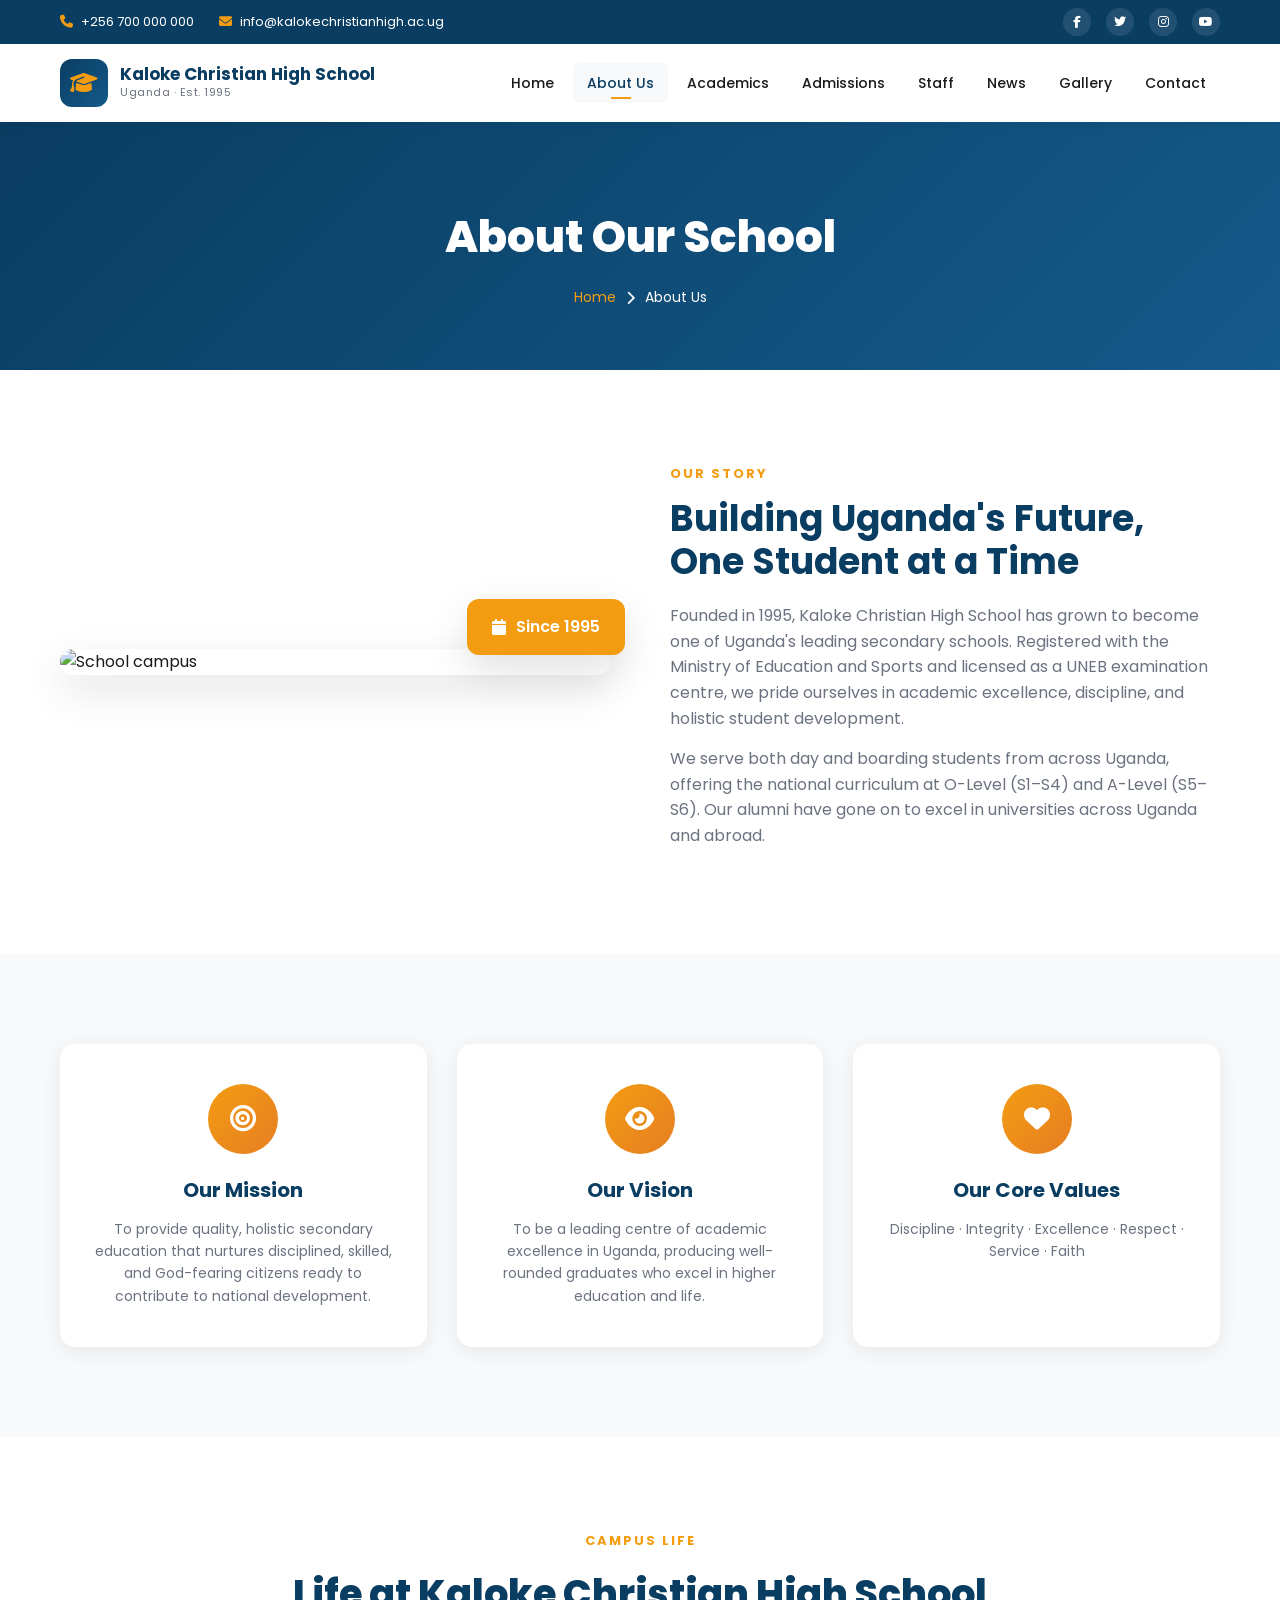
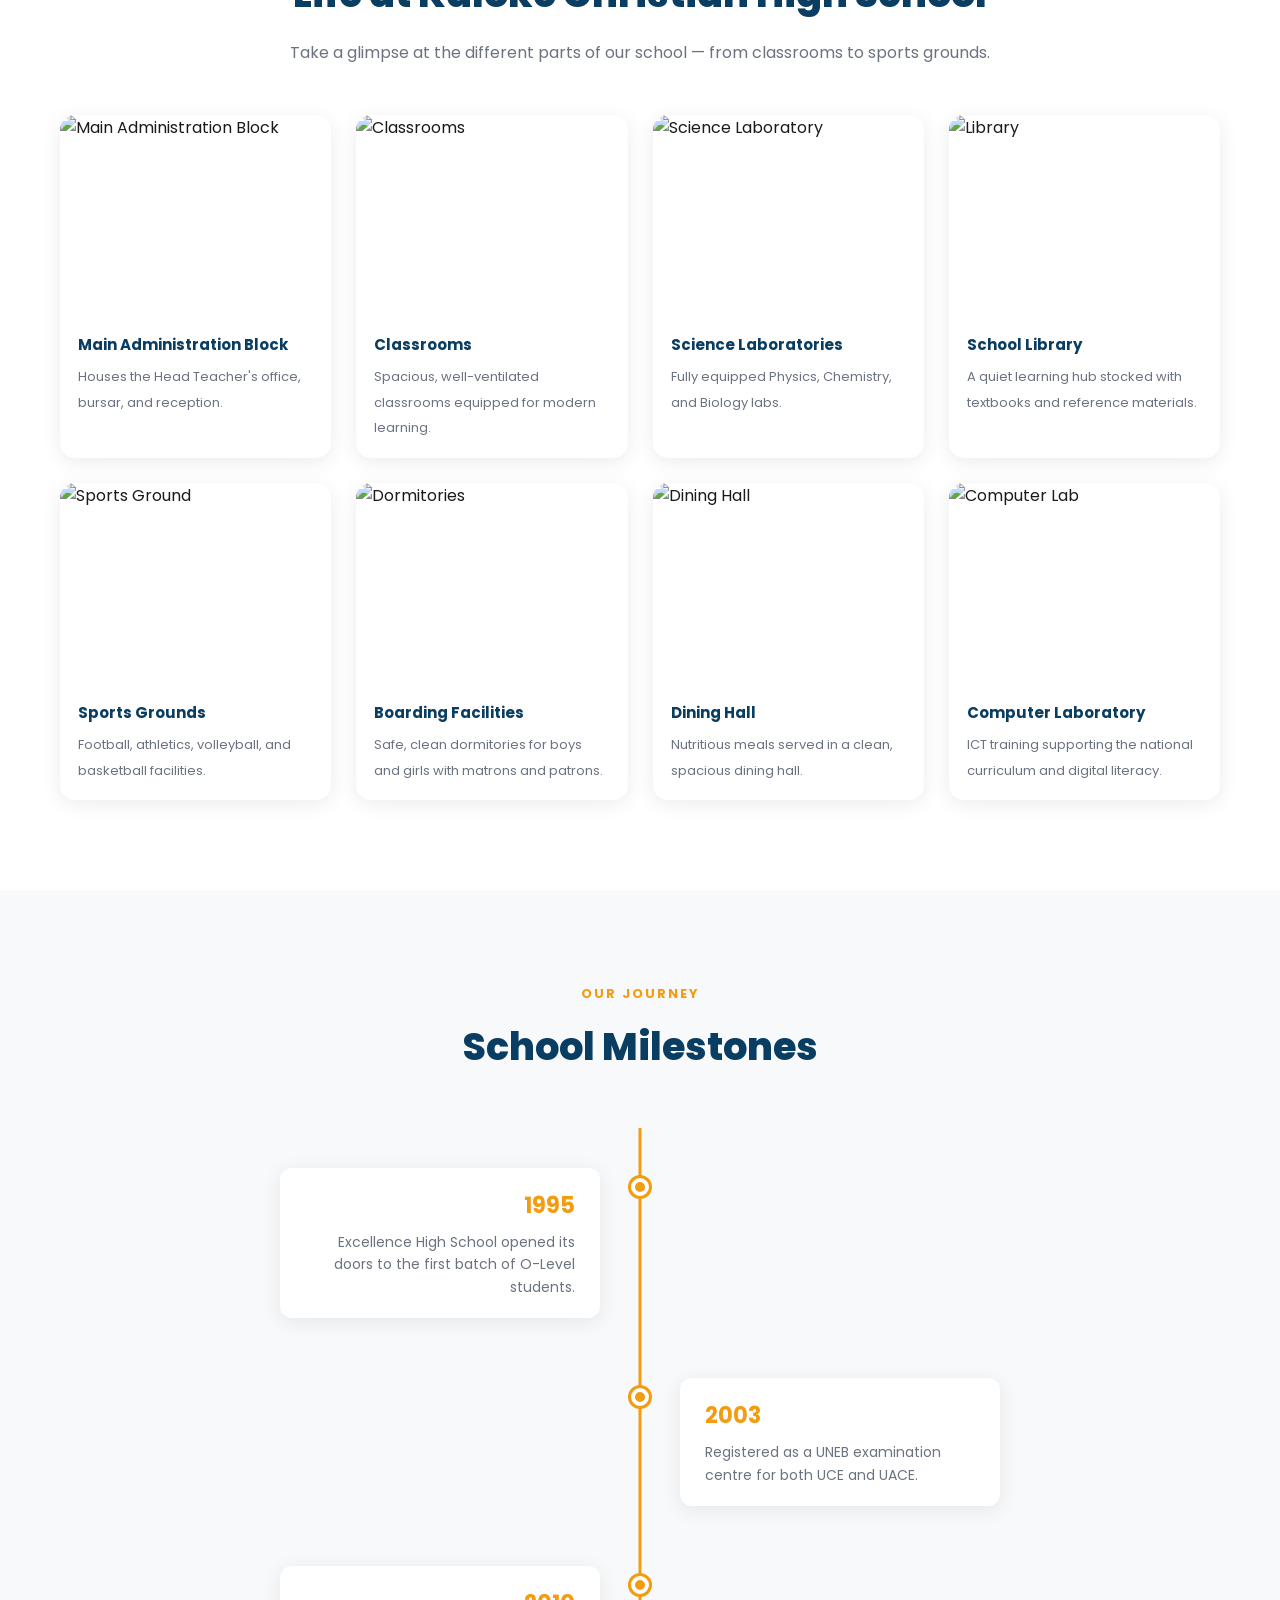
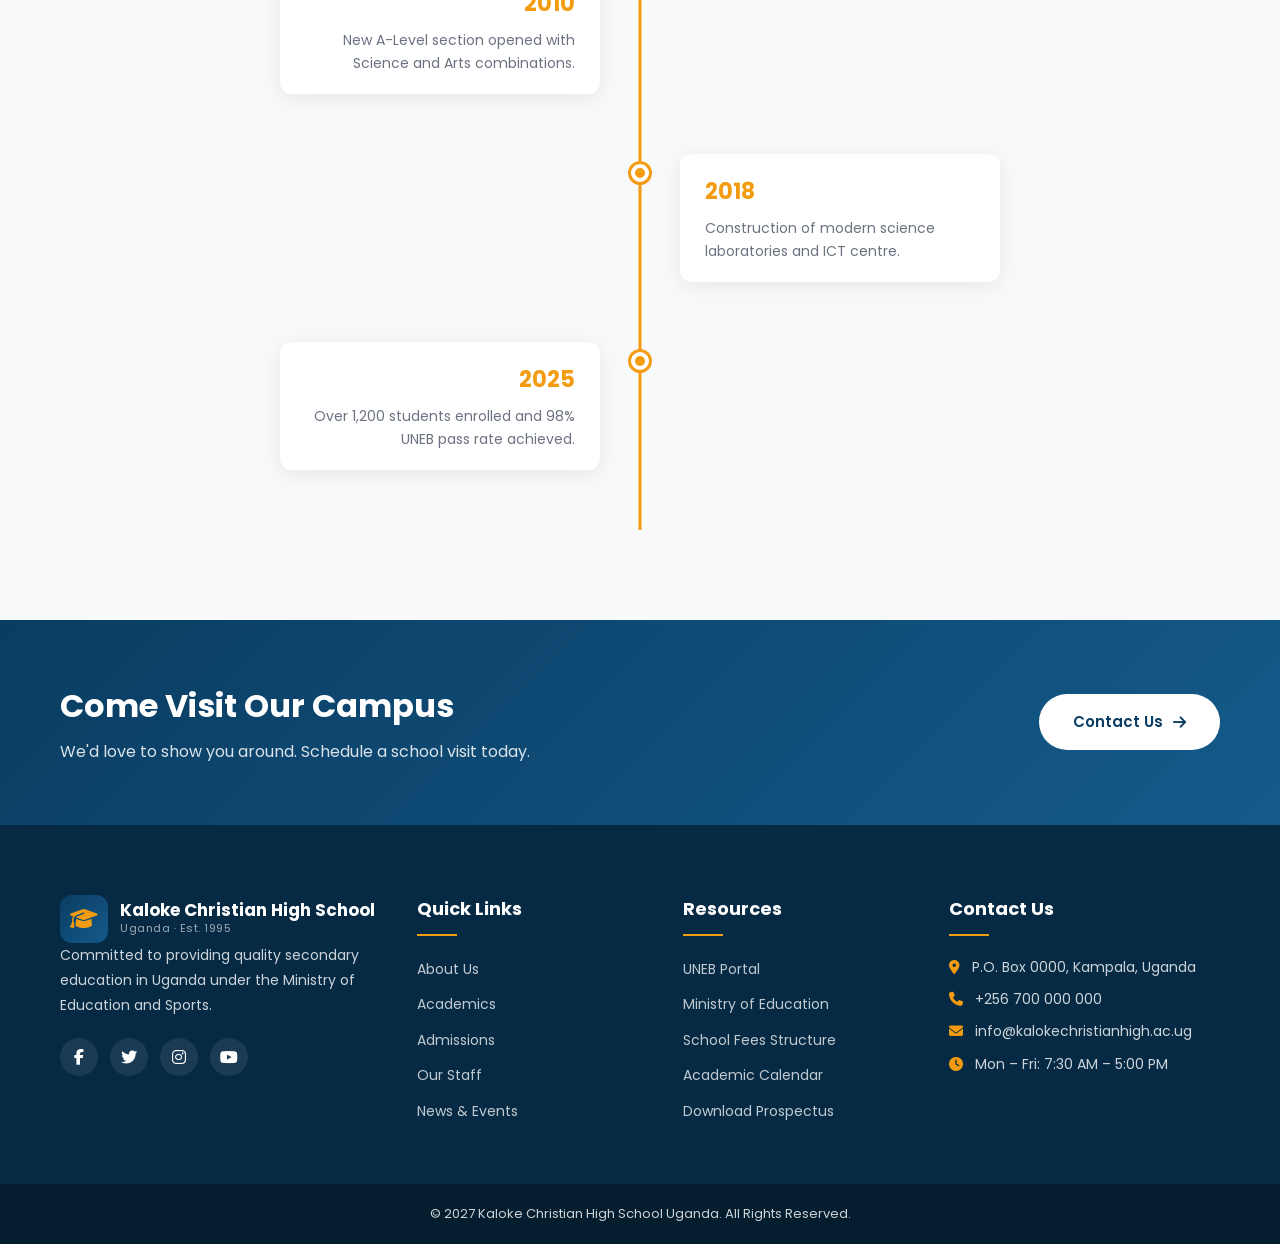
==== about.html @ 8cb3e3de "Add files via upload initial commit" ====
<!DOCTYPE html>
<html lang="en">
<head>
  <meta charset="UTF-8" />
  <meta name="viewport" content="width=device-width, initial-scale=1.0" />
  <title>About Us | Kaloke Christian High School Uganda</title>
  <link rel="stylesheet" href="css/style.css" />
  <link href="https://fonts.googleapis.com/css2?family=Poppins:wght@300;400;500;600;700;800&display=swap" rel="stylesheet" />
  <link rel="stylesheet" href="https://cdnjs.cloudflare.com/ajax/libs/font-awesome/6.5.0/css/all.min.css" />
</head>
<body>
  <header class="header">
    <div class="top-bar">
      <div class="container top-bar-inner">
        <div class="top-contact">
          <span><i class="fas fa-phone"></i> +256 700 000 000</span>
          <span><i class="fas fa-envelope"></i> info@kalokechristianhigh.ac.ug</span>
        </div>
        <div class="top-social">
          <a href="#" aria-label="Facebook"><i class="fab fa-facebook-f"></i></a>
          <a href="#" aria-label="Twitter"><i class="fab fa-twitter"></i></a>
          <a href="#" aria-label="Instagram"><i class="fab fa-instagram"></i></a>
          <a href="#" aria-label="YouTube"><i class="fab fa-youtube"></i></a>
        </div>
      </div>
    </div>
    <nav class="navbar">
      <div class="container nav-inner">
        <a href="index.html" class="logo">
          <div class="logo-icon"><i class="fas fa-graduation-cap"></i></div>
          <div class="logo-text">
            <span class="logo-title">Kaloke Christian High School</span>
            <span class="logo-sub">Uganda · Est. 1995</span>
          </div>
        </a>
        <button class="nav-toggle" aria-label="Toggle navigation"><i class="fas fa-bars"></i></button>
        <ul class="nav-menu">
          <li><a href="index.html">Home</a></li>
          <li><a href="about.html" class="active">About Us</a></li>
          <li><a href="academics.html">Academics</a></li>
          <li><a href="admissions.html">Admissions</a></li>
          <li><a href="staff.html">Staff</a></li>
          <li><a href="news.html">News</a></li>
          <li><a href="gallery.html">Gallery</a></li>
          <li><a href="contact.html">Contact</a></li>
        </ul>
      </div>
    </nav>
  </header>

  <section class="page-hero">
    <div class="container">
      <h1>About Our School</h1>
      <p><a href="index.html">Home</a> <i class="fas fa-chevron-right"></i> About Us</p>
    </div>
  </section>

  <section class="about-story">
    <div class="container welcome-grid">
      <div class="welcome-image">
        <img src="https://images.unsplash.com/photo-1580582932707-520aed937b7b?w=800" alt="School campus" />
        <div class="welcome-badge"><i class="fas fa-calendar"></i> Since 1995</div>
      </div>
      <div class="welcome-text">
        <span class="section-tag">Our Story</span>
        <h2>Building Uganda's Future, One Student at a Time</h2>
        <p>Founded in 1995, Kaloke Christian High School has grown to become one of Uganda's leading secondary schools. Registered with the Ministry of Education and Sports and licensed as a UNEB examination centre, we pride ourselves in academic excellence, discipline, and holistic student development.</p>
        <p>We serve both day and boarding students from across Uganda, offering the national curriculum at O-Level (S1–S4) and A-Level (S5–S6). Our alumni have gone on to excel in universities across Uganda and abroad.</p>
      </div>
    </div>
  </section>

  <section class="mission-vision">
    <div class="container">
      <div class="mv-grid">
        <div class="mv-card">
          <div class="mv-icon"><i class="fas fa-bullseye"></i></div>
          <h3>Our Mission</h3>
          <p>To provide quality, holistic secondary education that nurtures disciplined, skilled, and God-fearing citizens ready to contribute to national development.</p>
        </div>
        <div class="mv-card">
          <div class="mv-icon"><i class="fas fa-eye"></i></div>
          <h3>Our Vision</h3>
          <p>To be a leading centre of academic excellence in Uganda, producing well-rounded graduates who excel in higher education and life.</p>
        </div>
        <div class="mv-card">
          <div class="mv-icon"><i class="fas fa-heart"></i></div>
          <h3>Our Core Values</h3>
          <p>Discipline · Integrity · Excellence · Respect · Service · Faith</p>
        </div>
      </div>
    </div>
  </section>

  <!-- ================= SCHOOL IMAGES SECTION ================= -->
  <section class="school-images">
    <div class="container">
      <div class="section-header">
        <span class="section-tag">Campus Life</span>
        <h2>Life at Kaloke Christian High School</h2>
        <p>Take a glimpse at the different parts of our school — from classrooms to sports grounds.</p>
      </div>

      <div class="campus-grid">
        <figure class="campus-item">
          <img src="https://images.unsplash.com/photo-1562774053-701939374585?w=800" alt="Main Administration Block" />
          <figcaption><strong>Main Administration Block</strong><span>Houses the Head Teacher's office, bursar, and reception.</span></figcaption>
        </figure>

        <figure class="campus-item">
          <img src="https://images.unsplash.com/photo-1580582932707-520aed937b7b?w=800" alt="Classrooms" />
          <figcaption><strong>Classrooms</strong><span>Spacious, well-ventilated classrooms equipped for modern learning.</span></figcaption>
        </figure>

        <figure class="campus-item">
          <img src="https://images.unsplash.com/photo-1532094349884-543bc11b234d?w=800" alt="Science Laboratory" />
          <figcaption><strong>Science Laboratories</strong><span>Fully equipped Physics, Chemistry, and Biology labs.</span></figcaption>
        </figure>

        <figure class="campus-item">
          <img src="https://images.unsplash.com/photo-1521587760476-6c12a4b040da?w=800" alt="Library" />
          <figcaption><strong>School Library</strong><span>A quiet learning hub stocked with textbooks and reference materials.</span></figcaption>
        </figure>

        <figure class="campus-item">
          <img src="https://images.unsplash.com/photo-1546519638-68e109498ffc?w=800" alt="Sports Ground" />
          <figcaption><strong>Sports Grounds</strong><span>Football, athletics, volleyball, and basketball facilities.</span></figcaption>
        </figure>

        <figure class="campus-item">
          <img src="https://images.unsplash.com/photo-1555854877-bab0e564b8d5?w=800" alt="Dormitories" />
          <figcaption><strong>Boarding Facilities</strong><span>Safe, clean dormitories for boys and girls with matrons and patrons.</span></figcaption>
        </figure>

        <figure class="campus-item">
          <img src="https://images.unsplash.com/photo-1414235077428-338989a2e8c0?w=800" alt="Dining Hall" />
          <figcaption><strong>Dining Hall</strong><span>Nutritious meals served in a clean, spacious dining hall.</span></figcaption>
        </figure>

        <figure class="campus-item">
          <img src="https://images.unsplash.com/photo-1523240795612-9a054b0db644?w=800" alt="Computer Lab" />
          <figcaption><strong>Computer Laboratory</strong><span>ICT training supporting the national curriculum and digital literacy.</span></figcaption>
        </figure>
      </div>
    </div>
  </section>

  <section class="history-timeline">
    <div class="container">
      <div class="section-header">
        <span class="section-tag">Our Journey</span>
        <h2>School Milestones</h2>
      </div>
      <div class="timeline">
        <div class="timeline-item">
          <div class="timeline-dot"></div>
          <div class="timeline-content">
            <h4>1995</h4>
            <p>Excellence High School opened its doors to the first batch of O-Level students.</p>
          </div>
        </div>
        <div class="timeline-item">
          <div class="timeline-dot"></div>
          <div class="timeline-content">
            <h4>2003</h4>
            <p>Registered as a UNEB examination centre for both UCE and UACE.</p>
          </div>
        </div>
        <div class="timeline-item">
          <div class="timeline-dot"></div>
          <div class="timeline-content">
            <h4>2010</h4>
            <p>New A-Level section opened with Science and Arts combinations.</p>
          </div>
        </div>
        <div class="timeline-item">
          <div class="timeline-dot"></div>
          <div class="timeline-content">
            <h4>2018</h4>
            <p>Construction of modern science laboratories and ICT centre.</p>
          </div>
        </div>
        <div class="timeline-item">
          <div class="timeline-dot"></div>
          <div class="timeline-content">
            <h4>2025</h4>
            <p>Over 1,200 students enrolled and 98% UNEB pass rate achieved.</p>
          </div>
        </div>
      </div>
    </div>
  </section>

  <section class="cta">
    <div class="container cta-inner">
      <div>
        <h2>Come Visit Our Campus</h2>
        <p>We'd love to show you around. Schedule a school visit today.</p>
      </div>
      <a href="contact.html" class="btn btn-light">Contact Us <i class="fas fa-arrow-right"></i></a>
    </div>
  </section>

  <footer class="footer">
    <div class="container footer-grid">
      <div class="footer-col">
        <div class="logo footer-logo">
          <div class="logo-icon"><i class="fas fa-graduation-cap"></i></div>
          <div class="logo-text"><span class="logo-title">Kaloke Christian High School</span><span class="logo-sub">Uganda · Est. 1995</span></div>
        </div>
        <p>Committed to providing quality secondary education in Uganda under the Ministry of Education and Sports.</p>
        <div class="footer-social">
          <a href="#"><i class="fab fa-facebook-f"></i></a>
          <a href="#"><i class="fab fa-twitter"></i></a>
          <a href="#"><i class="fab fa-instagram"></i></a>
          <a href="#"><i class="fab fa-youtube"></i></a>
        </div>
      </div>
      <div class="footer-col"><h4>Quick Links</h4><ul><li><a href="about.html">About Us</a></li><li><a href="academics.html">Academics</a></li><li><a href="admissions.html">Admissions</a></li><li><a href="staff.html">Our Staff</a></li><li><a href="news.html">News & Events</a></li></ul></div>
      <div class="footer-col"><h4>Resources</h4><ul><li><a href="#">UNEB Portal</a></li><li><a href="#">Ministry of Education</a></li><li><a href="#">School Fees Structure</a></li><li><a href="#">Academic Calendar</a></li><li><a href="#">Download Prospectus</a></li></ul></div>
      <div class="footer-col"><h4>Contact Us</h4><ul class="footer-contact"><li><i class="fas fa-map-marker-alt"></i> P.O. Box 0000, Kampala, Uganda</li><li><i class="fas fa-phone"></i> +256 700 000 000</li><li><i class="fas fa-envelope"></i> info@kalokechristianhigh.ac.ug</li><li><i class="fas fa-clock"></i> Mon – Fri: 7:30 AM – 5:00 PM</li></ul></div>
    </div>
    <div class="footer-bottom"><div class="container"><p>&copy; 2027 Kaloke Christian High School Uganda. All Rights Reserved.</p></div></div>
  </footer>
  <script src="js/main.js"></script>
</body>
</html>
---- css/style.css ----
/* ===========================
   RESET & BASE
=========================== */
* { margin: 0; padding: 0; box-sizing: border-box; }

:root {
  --primary: #0a3d62;
  --primary-light: #145a8a;
  --accent: #f39c12;
  --accent-dark: #e67e22;
  --dark: #1a1a1a;
  --gray: #6b7280;
  --light: #f8f9fa;
  --border: #e5e7eb;
  --white: #ffffff;
  --success: #27ae60;
  --shadow: 0 4px 20px rgba(0,0,0,0.08);
  --shadow-lg: 0 15px 40px rgba(0,0,0,0.12);
}

html { scroll-behavior: smooth; }

body {
  font-family: 'Poppins', sans-serif;
  color: var(--dark);
  line-height: 1.6;
  background: var(--white);
  overflow-x: hidden;
}

img { max-width: 100%; display: block; }
a { text-decoration: none; color: inherit; transition: 0.3s; }
ul { list-style: none; }

.container {
  max-width: 1200px;
  margin: 0 auto;
  padding: 0 20px;
}

/* ===========================
   BUTTONS
=========================== */
.btn {
  display: inline-flex;
  align-items: center;
  gap: 10px;
  padding: 14px 32px;
  border-radius: 50px;
  font-weight: 600;
  font-size: 15px;
  cursor: pointer;
  border: 2px solid transparent;
  transition: 0.3s;
  font-family: inherit;
}

.btn-primary { background: var(--accent); color: var(--white); }
.btn-primary:hover { background: var(--accent-dark); transform: translateY(-3px); box-shadow: 0 10px 25px rgba(243,156,18,0.4); }
.btn-outline { background: transparent; color: var(--white); border-color: var(--white); }
.btn-outline:hover { background: var(--white); color: var(--primary); }
.btn-light { background: var(--white); color: var(--primary); }
.btn-light:hover { background: var(--accent); color: var(--white); transform: translateY(-3px); }

/* ===========================
   TOP BAR
=========================== */
.top-bar {
  background: var(--primary);
  color: var(--white);
  font-size: 13px;
  padding: 8px 0;
}
.top-bar-inner { display: flex; justify-content: space-between; align-items: center; flex-wrap: wrap; gap: 10px; }
.top-contact { display: flex; gap: 25px; flex-wrap: wrap; }
.top-contact span { display: flex; align-items: center; gap: 8px; }
.top-contact i { color: var(--accent); }
.top-social { display: flex; gap: 15px; }
.top-social a { width: 28px; height: 28px; display: flex; align-items: center; justify-content: center; border-radius: 50%; background: rgba(255,255,255,0.1); font-size: 12px; }
.top-social a:hover { background: var(--accent); }

/* ===========================
   NAVBAR
=========================== */
.navbar {
  background: var(--white);
  box-shadow: 0 2px 10px rgba(0,0,0,0.05);
  position: sticky;
  top: 0;
  z-index: 1000;
}
.nav-inner { display: flex; justify-content: space-between; align-items: center; padding: 15px 20px; }

.logo { display: flex; align-items: center; gap: 12px; }
.logo-icon {
  width: 48px; height: 48px;
  background: linear-gradient(135deg, var(--primary), var(--primary-light));
  border-radius: 12px;
  display: flex; align-items: center; justify-content: center;
  color: var(--accent); font-size: 22px;
}
.logo-text { display: flex; flex-direction: column; }
.logo-title { font-weight: 700; font-size: 17px; color: var(--primary); line-height: 1.2; }
.logo-sub { font-size: 11px; color: var(--gray); letter-spacing: 0.5px; }

.nav-menu { display: flex; gap: 5px; align-items: center; }
.nav-menu a {
  padding: 10px 14px;
  font-size: 14px;
  font-weight: 500;
  color: var(--dark);
  border-radius: 6px;
  position: relative;
}
.nav-menu a:hover, .nav-menu a.active { color: var(--primary); background: var(--light); }
.nav-menu a.active::after {
  content: '';
  position: absolute;
  bottom: 4px; left: 50%;
  transform: translateX(-50%);
  width: 20px; height: 2px;
  background: var(--accent);
}

.nav-toggle {
  display: none;
  background: var(--primary);
  color: var(--white);
  border: none;
  width: 42px; height: 42px;
  border-radius: 8px;
  font-size: 18px;
  cursor: pointer;
}

/* ===========================
   HERO
=========================== */
.hero { position: relative; min-height: 600px; display: flex; align-items: center; }
.hero-slide {
  width: 100%;
  min-height: 600px;
  background-size: cover;
  background-position: center;
  position: relative;
  display: flex;
  align-items: center;
}
.hero-slide::before {
  content: '';
  position: absolute; inset: 0;
  background: linear-gradient(135deg, rgba(10,61,98,0.92), rgba(10,61,98,0.65));
}
.hero-content { position: relative; z-index: 2; color: var(--white); max-width: 750px; padding: 100px 20px; }
.hero-badge {
  display: inline-block;
  background: rgba(243,156,18,0.2);
  border: 1px solid var(--accent);
  color: var(--accent);
  padding: 8px 20px;
  border-radius: 50px;
  font-size: 13px;
  font-weight: 600;
  margin-bottom: 20px;
}
.hero h1 { font-size: 52px; line-height: 1.15; margin-bottom: 20px; font-weight: 800; }
.hero p { font-size: 18px; margin-bottom: 35px; opacity: 0.95; }
.hero-buttons { display: flex; gap: 15px; flex-wrap: wrap; }

/* ===========================
   STATS
=========================== */
.stats { padding: 60px 0; background: var(--light); }
.stats-grid { display: grid; grid-template-columns: repeat(4, 1fr); gap: 25px; }
.stat-card {
  background: var(--white);
  padding: 35px 20px;
  border-radius: 15px;
  text-align: center;
  box-shadow: var(--shadow);
  border-bottom: 4px solid var(--accent);
  transition: 0.3s;
}
.stat-card:hover { transform: translateY(-5px); box-shadow: var(--shadow-lg); }
.stat-card h3 { font-size: 42px; color: var(--primary); font-weight: 800; }
.stat-card p { color: var(--gray); font-size: 14px; font-weight: 500; }

/* ===========================
   SECTION HEADERS
=========================== */
.section-tag {
  display: inline-block;
  color: var(--accent);
  font-size: 13px;
  font-weight: 700;
  text-transform: uppercase;
  letter-spacing: 2px;
  margin-bottom: 12px;
}
.section-header { text-align: center; max-width: 700px; margin: 0 auto 50px; }
.section-header h2 { font-size: 38px; color: var(--primary); margin-bottom: 15px; font-weight: 800; }
.section-header p { color: var(--gray); font-size: 16px; }

/* ===========================
   WELCOME / ABOUT SECTION
=========================== */
.welcome, .about-story { padding: 90px 0; }
.welcome-grid { display: grid; grid-template-columns: 1fr 1fr; gap: 60px; align-items: center; }
.welcome-image { position: relative; }
.welcome-image img { border-radius: 20px; box-shadow: var(--shadow-lg); }
.welcome-badge {
  position: absolute;
  bottom: 20px; right: -15px;
  background: var(--accent);
  color: var(--white);
  padding: 15px 25px;
  border-radius: 12px;
  font-weight: 600;
  box-shadow: var(--shadow-lg);
  display: flex; align-items: center; gap: 10px;
}
.welcome-text h2 { font-size: 36px; color: var(--primary); margin-bottom: 20px; line-height: 1.2; }
.welcome-text p { color: var(--gray); margin-bottom: 15px; }
.welcome-features {
  display: grid;
  grid-template-columns: 1fr 1fr;
  gap: 12px;
  margin: 25px 0 30px;
}
.feature-item { display: flex; align-items: center; gap: 10px; font-size: 14px; font-weight: 500; }
.feature-item i { color: var(--success); font-size: 18px; }

/* ===========================
   PROGRAMS
=========================== */
.programs { padding: 90px 0; background: var(--light); }
.programs-grid { display: grid; grid-template-columns: repeat(3, 1fr); gap: 30px; }
.program-card {
  background: var(--white);
  padding: 40px 30px;
  border-radius: 15px;
  box-shadow: var(--shadow);
  transition: 0.3s;
  border-top: 4px solid transparent;
}
.program-card:hover { transform: translateY(-8px); border-top-color: var(--accent); box-shadow: var(--shadow-lg); }
.program-icon {
  width: 70px; height: 70px;
  background: linear-gradient(135deg, var(--primary), var(--primary-light));
  color: var(--accent);
  border-radius: 15px;
  display: flex; align-items: center; justify-content: center;
  font-size: 28px;
  margin-bottom: 20px;
}
.program-card h3 { font-size: 20px; color: var(--primary); margin-bottom: 12px; }
.program-card p { color: var(--gray); font-size: 14px; margin-bottom: 20px; }
.program-card a { color: var(--accent); font-weight: 600; font-size: 14px; display: inline-flex; align-items: center; gap: 8px; }
.program-card a:hover { gap: 12px; }

/* ===========================
   NEWS
=========================== */
.news-highlight { padding: 90px 0; }
.news-grid { display: grid; grid-template-columns: repeat(3, 1fr); gap: 30px; }
.news-card {
  background: var(--white);
  border-radius: 15px;
  overflow: hidden;
  box-shadow: var(--shadow);
  transition: 0.3s;
}
.news-card:hover { transform: translateY(-6px); box-shadow: var(--shadow-lg); }
.news-card img { width: 100%; height: 220px; object-fit: cover; }
.news-body { padding: 25px; }
.news-date { color: var(--accent); font-size: 13px; font-weight: 600; display: inline-flex; align-items: center; gap: 6px; margin-bottom: 10px; }
.news-body h3 { font-size: 18px; color: var(--primary); margin-bottom: 10px; line-height: 1.4; }
.news-body p { color: var(--gray); font-size: 14px; margin-bottom: 15px; }
.news-body a { color: var(--accent); font-weight: 600; font-size: 14px; display: inline-flex; align-items: center; gap: 8px; }

/* ===========================
   CTA
=========================== */
.cta { background: linear-gradient(135deg, var(--primary), var(--primary-light)); padding: 60px 0; }
.cta-inner { display: flex; justify-content: space-between; align-items: center; flex-wrap: wrap; gap: 20px; }
.cta h2 { color: var(--white); font-size: 32px; margin-bottom: 8px; }
.cta p { color: rgba(255,255,255,0.85); font-size: 16px; }

/* ===========================
   FOOTER
=========================== */
.footer { background: #062a44; color: rgba(255,255,255,0.8); padding: 70px 0 0; }
.footer-grid { display: grid; grid-template-columns: 1.4fr 1fr 1fr 1.2fr; gap: 40px; padding-bottom: 50px; }
.footer-col h4 { color: var(--white); font-size: 18px; margin-bottom: 20px; position: relative; padding-bottom: 12px; }
.footer-col h4::after { content: ''; position: absolute; bottom: 0; left: 0; width: 40px; height: 2px; background: var(--accent); }
.footer-col p { font-size: 14px; line-height: 1.8; margin-bottom: 20px; }
.footer-col ul li { margin-bottom: 10px; }
.footer-col ul li a { font-size: 14px; color: rgba(255,255,255,0.75); }
.footer-col ul li a:hover { color: var(--accent); padding-left: 5px; }
.footer-logo .logo-title { color: var(--white); }
.footer-logo .logo-sub { color: rgba(255,255,255,0.6); }
.footer-social { display: flex; gap: 12px; margin-top: 15px; }
.footer-social a { width: 38px; height: 38px; background: rgba(255,255,255,0.08); border-radius: 50%; display: flex; align-items: center; justify-content: center; color: var(--white); }
.footer-social a:hover { background: var(--accent); transform: translateY(-3px); }
.footer-contact li { display: flex; gap: 12px; align-items: flex-start; font-size: 14px; }
.footer-contact li i { color: var(--accent); margin-top: 4px; }
.footer-bottom { background: #041e30; text-align: center; padding: 20px 0; font-size: 13px; }

/* ===========================
   PAGE HERO
=========================== */
.page-hero { background: linear-gradient(135deg, var(--primary), var(--primary-light)); color: var(--white); padding: 80px 0 60px; text-align: center; }
.page-hero h1 { font-size: 44px; margin-bottom: 12px; font-weight: 800; }
.page-hero p { font-size: 14px; display: inline-flex; align-items: center; gap: 10px; }
.page-hero p a { color: var(--accent); }

/* ===========================
   MISSION VISION
=========================== */
.mission-vision { padding: 90px 0; background: var(--light); }
.mv-grid { display: grid; grid-template-columns: repeat(3, 1fr); gap: 30px; }
.mv-card { background: var(--white); padding: 40px 30px; border-radius: 15px; box-shadow: var(--shadow); text-align: center; transition: 0.3s; }
.mv-card:hover { transform: translateY(-6px); }
.mv-icon { width: 70px; height: 70px; background: linear-gradient(135deg, var(--accent), var(--accent-dark)); color: var(--white); border-radius: 50%; display: flex; align-items: center; justify-content: center; font-size: 26px; margin: 0 auto 20px; }
.mv-card h3 { color: var(--primary); font-size: 20px; margin-bottom: 12px; }
.mv-card p { color: var(--gray); font-size: 14px; }

/* ===========================
   SCHOOL IMAGES / CAMPUS
=========================== */
.school-images { padding: 90px 0; }
.campus-grid { display: grid; grid-template-columns: repeat(4, 1fr); gap: 25px; }
.campus-item { background: var(--white); border-radius: 15px; overflow: hidden; box-shadow: var(--shadow); transition: 0.3s; }
.campus-item:hover { transform: translateY(-6px); box-shadow: var(--shadow-lg); }
.campus-item img { width: 100%; height: 200px; object-fit: cover; transition: 0.5s; }
.campus-item:hover img { transform: scale(1.08); }
.campus-item figcaption { padding: 18px; }
.campus-item figcaption strong { display: block; color: var(--primary); font-size: 15px; margin-bottom: 6px; }
.campus-item figcaption span { font-size: 13px; color: var(--gray); }

/* ===========================
   TIMELINE
=========================== */
.history-timeline { padding: 90px 0; background: var(--light); }
.timeline { position: relative; max-width: 800px; margin: 0 auto; padding: 20px 0; }
.timeline::before { content: ''; position: absolute; left: 50%; top: 0; bottom: 0; width: 3px; background: var(--accent); transform: translateX(-50%); }
.timeline-item { position: relative; width: 50%; padding: 20px 40px; margin-bottom: 20px; }
.timeline-item:nth-child(odd) { left: 0; text-align: right; }
.timeline-item:nth-child(even) { left: 50%; }
.timeline-dot { position: absolute; width: 18px; height: 18px; background: var(--accent); border: 4px solid var(--white); border-radius: 50%; top: 30px; box-shadow: 0 0 0 3px var(--accent); }
.timeline-item:nth-child(odd) .timeline-dot { right: -9px; }
.timeline-item:nth-child(even) .timeline-dot { left: -9px; }
.timeline-content { background: var(--white); padding: 20px 25px; border-radius: 12px; box-shadow: var(--shadow); }
.timeline-content h4 { color: var(--accent); font-size: 22px; margin-bottom: 8px; }
.timeline-content p { font-size: 14px; color: var(--gray); }

/* ===========================
   ACADEMICS
=========================== */
.academic-intro { padding: 80px 0 40px; }
.program-detail { padding: 40px 0 90px; }
.program-block { display: grid; grid-template-columns: 90px 1fr; gap: 30px; background: var(--white); padding: 40px; border-radius: 15px; box-shadow: var(--shadow); margin-bottom: 30px; }
.program-block-icon { width: 90px; height: 90px; background: linear-gradient(135deg, var(--primary), var(--primary-light)); color: var(--accent); border-radius: 15px; display: flex; align-items: center; justify-content: center; font-size: 34px; }
.program-block h2 { color: var(--primary); font-size: 26px; margin-bottom: 15px; }
.program-block h3 { color: var(--primary); font-size: 17px; margin: 20px 0 12px; }
.program-block p { color: var(--gray); margin-bottom: 15px; }
.subject-list { display: grid; grid-template-columns: repeat(auto-fill, minmax(180px, 1fr)); gap: 10px; }
.subject-list li { padding: 10px 15px; background: var(--light); border-left: 3px solid var(--accent); border-radius: 6px; font-size: 14px; }

.exam-results { padding: 90px 0; background: var(--light); }
.results-grid { display: grid; grid-template-columns: repeat(3, 1fr); gap: 30px; }
.result-card { background: var(--white); padding: 40px; border-radius: 15px; text-align: center; box-shadow: var(--shadow); }
.result-card h3 { color: var(--primary); font-size: 18px; margin-bottom: 12px; }
.big-stat { font-size: 46px; font-weight: 800; color: var(--accent); margin-bottom: 8px; }
.result-card p:last-child { color: var(--gray); font-size: 14px; }

/* ===========================
   ADMISSIONS
=========================== */
.admission-intro { padding: 80px 0 40px; }
.admission-steps { padding: 40px 0; }
.steps-grid { display: grid; grid-template-columns: repeat(4, 1fr); gap: 25px; }
.step-card { background: var(--white); padding: 35px 25px; border-radius: 15px; box-shadow: var(--shadow); text-align: center; position: relative; }
.step-num { width: 55px; height: 55px; background: linear-gradient(135deg, var(--accent), var(--accent-dark)); color: var(--white); border-radius: 50%; display: flex; align-items: center; justify-content: center; font-size: 22px; font-weight: 700; margin: 0 auto 20px; }
.step-card h3 { color: var(--primary); font-size: 17px; margin-bottom: 12px; }
.step-card p { color: var(--gray); font-size: 14px; }

.requirements { padding: 60px 0 90px; }
.requirements-grid { display: grid; grid-template-columns: 1fr 1fr; gap: 50px; }
.requirements-grid h2 { color: var(--primary); font-size: 26px; margin-bottom: 25px; }
.check-list li { display: flex; align-items: flex-start; gap: 12px; padding: 12px 0; border-bottom: 1px solid var(--border); font-size: 15px; }
.check-list i { color: var(--success); margin-top: 3px; }

.fees-table { width: 100%; border-collapse: collapse; background: var(--white); box-shadow: var(--shadow); border-radius: 12px; overflow: hidden; }
.fees-table th { background: var(--primary); color: var(--white); padding: 15px; text-align: left; font-size: 14px; }
.fees-table td { padding: 15px; border-bottom: 1px solid var(--border); font-size: 14px; }
.fees-table tr:last-child td { border-bottom: none; }
.fees-table tr:nth-child(even) td { background: var(--light); }
.fees-note { margin-top: 15px; color: var(--gray); font-size: 13px; display: flex; gap: 8px; align-items: flex-start; }
.fees-note i { color: var(--accent); margin-top: 3px; }

.admission-form-section { padding: 40px 0 90px; background: var(--light); }
.contact-form { max-width: 800px; margin: 0 auto; background: var(--white); padding: 45px; border-radius: 15px; box-shadow: var(--shadow); }
.form-row { display: grid; grid-template-columns: 1fr 1fr; gap: 20px; }
.form-group { margin-bottom: 20px; }
.form-group label { display: block; font-weight: 600; font-size: 14px; color: var(--primary); margin-bottom: 8px; }
.form-group input, .form-group select, .form-group textarea {
  width: 100%;
  padding: 12px 16px;
  border: 1px solid var(--border);
  border-radius: 8px;
  font-family: inherit;
  font-size: 14px;
  transition: 0.3s;
  background: var(--white);
}
.form-group input:focus, .form-group select:focus, .form-group textarea:focus { outline: none; border-color: var(--accent); box-shadow: 0 0 0 3px rgba(243,156,18,0.15); }
.form-group textarea { resize: vertical; }
.form-note { margin-top: 15px; color: var(--success); font-weight: 600; font-size: 14px; }

/* ===========================
   STAFF
=========================== */
.staff-section { padding: 80px 0; }
.staff-grid { display: grid; grid-template-columns: repeat(3, 1fr); gap: 30px; }
.staff-card { background: var(--white); padding: 30px; border-radius: 15px; box-shadow: var(--shadow); text-align: center; transition: 0.3s; }
.staff-card:hover { transform: translateY(-6px); box-shadow: var(--shadow-lg); }
.staff-card img { width: 120px; height: 120px; border-radius: 50%; object-fit: cover; margin: 0 auto 20px; border: 4px solid var(--accent); }
.staff-card h3 { color: var(--primary); font-size: 18px; margin-bottom: 5px; }
.staff-card .role { color: var(--accent); font-weight: 600; font-size: 14px; margin-bottom: 12px; }
.staff-card p:last-child { color: var(--gray); font-size: 13px; }

/* ===========================
   NEWS SECTION
=========================== */
.news-section { padding: 80px 0; }
.events-section { padding: 40px 0 90px; background: var(--light); }
.events-list { max-width: 800px; margin: 0 auto; }
.event-item { display: flex; gap: 25px; background: var(--white); padding: 20px 25px; border-radius: 12px; margin-bottom: 15px; box-shadow: var(--shadow); align-items: center; transition: 0.3s; }
.event-item:hover { transform: translateX(5px); }
.event-date { background: linear-gradient(135deg, var(--primary), var(--primary-light)); color: var(--white); padding: 15px 20px; border-radius: 12px; text-align: center; min-width: 80px; }
.event-date span { font-size: 24px; font-weight: 700; display: block; }
.event-date small { font-size: 12px; letter-spacing: 1px; color: var(--accent); }
.event-details h4 { color: var(--primary); font-size: 17px; margin-bottom: 6px; }
.event-details p { font-size: 13px; color: var(--gray); }
.event-details i { color: var(--accent); margin: 0 3px; }

/* ===========================
   GALLERY
=========================== */
.gallery-section { padding: 80px 0; }
.gallery-filters { display: flex; justify-content: center; gap: 10px; margin-bottom: 40px; flex-wrap: wrap; }
.filter-btn { padding: 10px 24px; border: 1px solid var(--border); background: var(--white); border-radius: 50px; font-family: inherit; font-size: 14px; font-weight: 500; cursor: pointer; transition: 0.3s; }
.filter-btn:hover, .filter-btn.active { background: var(--primary); color: var(--white); border-color: var(--primary); }
.gallery-grid { display: grid; grid-template-columns: repeat(4, 1fr); gap: 20px; }
.gallery-item { position: relative; overflow: hidden; border-radius: 12px; cursor: pointer; box-shadow: var(--shadow); }
.gallery-item img { width: 100%; height: 220px; object-fit: cover; transition: 0.5s; }
.gallery-item:hover img { transform: scale(1.1); }
.gallery-overlay { position: absolute; inset: 0; background: rgba(10,61,98,0.75); display: flex; align-items: center; justify-content: center; color: var(--white); font-size: 22px; opacity: 0; transition: 0.3s; }
.gallery-item:hover .gallery-overlay { opacity: 1; }
.gallery-item.hide { display: none; }

.lightbox { position: fixed; inset: 0; background: rgba(0,0,0,0.95); z-index: 9999; display: none; align-items: center; justify-content: center; padding: 20px; }
.lightbox.active { display: flex; }
.lightbox img { max-width: 90%; max-height: 90%; border-radius: 10px; }
.lightbox-close { position: absolute; top: 25px; right: 25px; background: var(--accent); color: var(--white); border: none; width: 45px; height: 45px; border-radius: 50%; font-size: 18px; cursor: pointer; }

/* ===========================
   CONTACT
=========================== */
.contact-info-section { padding: 70px 0 40px; }
.contact-info-grid { display: grid; grid-template-columns: repeat(4, 1fr); gap: 25px; }
.info-card { background: var(--white); padding: 35px 25px; border-radius: 15px; box-shadow: var(--shadow); text-align: center; transition: 0.3s; }
.info-card:hover { transform: translateY(-5px); }
.info-icon { width: 65px; height: 65px; background: linear-gradient(135deg, var(--primary), var(--primary-light)); color: var(--accent); border-radius: 50%; display: flex; align-items: center; justify-content: center; font-size: 24px; margin: 0 auto 18px; }
.info-card h3 { color: var(--primary); font-size: 17px; margin-bottom: 10px; }
.info-card p { font-size: 14px; color: var(--gray); }

.contact-form-section { padding: 40px 0 90px; }
.contact-wrapper { display: grid; grid-template-columns: 1fr 1fr; gap: 40px; }
.contact-form-container h2, .contact-map h2 { color: var(--primary); font-size: 24px; margin-bottom: 12px; }
.contact-form-container > p { color: var(--gray); font-size: 14px; margin-bottom: 25px; }
.contact-form-container .contact-form { padding: 35px; max-width: 100%; }
.map-embed { border-radius: 15px; overflow: hidden; box-shadow: var(--shadow); }

/* ===========================
   RESPONSIVE
=========================== */
@media (max-width: 1024px) {
  .hero h1 { font-size: 42px; }
  .stats-grid, .campus-grid, .gallery-grid, .contact-info-grid { grid-template-columns: repeat(2, 1fr); }
  .programs-grid, .news-grid, .mv-grid, .staff-grid, .results-grid { grid-template-columns: repeat(2, 1fr); }
  .footer-grid { grid-template-columns: 1fr 1fr; }
  .welcome-grid, .about-story .welcome-grid { gap: 40px; }
  .steps-grid { grid-template-columns: repeat(2, 1fr); }
  .requirements-grid { grid-template-columns: 1fr; gap: 40px; }
  .contact-wrapper { grid-template-columns: 1fr; }
}

@media (max-width: 768px) {
  .top-bar { display: none; }
  .nav-toggle { display: flex; align-items: center; justify-content: center; }
  .nav-menu {
    position: absolute;
    top: 100%; left: 0; right: 0;
    background: var(--white);
    flex-direction: column;
    padding: 20px;
    box-shadow: var(--shadow-lg);
    transform: translateY(-150%);
    transition: 0.4s;
    z-index: 999;
  }
  .nav-menu.active { transform: translateY(0); }
  .nav-menu li { width: 100%; }
  .nav-menu a { display: block; width: 100%; padding: 12px 15px; }
  .navbar { position: relative; }

  .hero { min-height: auto; }
  .hero-slide { min-height: 500px; }
  .hero h1 { font-size: 32px; }
  .hero p { font-size: 16px; }
  .hero-content { padding: 80px 20px; }

  .stats-grid, .programs-grid, .news-grid, .mv-grid, .staff-grid,
  .campus-grid, .gallery-grid, .contact-info-grid, .results-grid,
  .steps-grid { grid-template-columns: 1fr; }

  .welcome-grid, .about-story .welcome-grid { grid-template-columns: 1fr; }
  .welcome-text h2 { font-size: 28px; }
  .section-header h2 { font-size: 28px; }
  .page-hero h1 { font-size: 32px; }
  .cta h2 { font-size: 24px; }
  .cta-inner { text-align: center; justify-content: center; }

  .timeline::before { left: 20px; }
  .timeline-item { width: 100%; left: 0 !important; padding-left: 55px; padding-right: 0; text-align: left !important; }
  .timeline-item .timeline-dot { left: 12px !important; right: auto !important; }

  .form-row { grid-template-columns: 1fr; }
  .program-block { grid-template-columns: 1fr; padding: 30px 25px; }
  .program-block-icon { width: 70px; height: 70px; font-size: 28px; }

  .footer-grid { grid-template-columns: 1fr; }
  .welcome-badge { right: 10px; bottom: 10px; padding: 12px 18px; font-size: 13px; }
  .contact-form { padding: 30px 22px; }
}

@media (max-width: 480px) {
  .hero h1 { font-size: 26px; }
  .logo-title { font-size: 14px; }
  .logo-sub { font-size: 10px; }
  .logo-icon { width: 40px; height: 40px; font-size: 18px; }
  .stat-card h3 { font-size: 34px; }
  .btn { padding: 12px 24px; font-size: 14px; }
  .section-header h2 { font-size: 24px; }
  .event-item { flex-direction: column; text-align: center; }
}
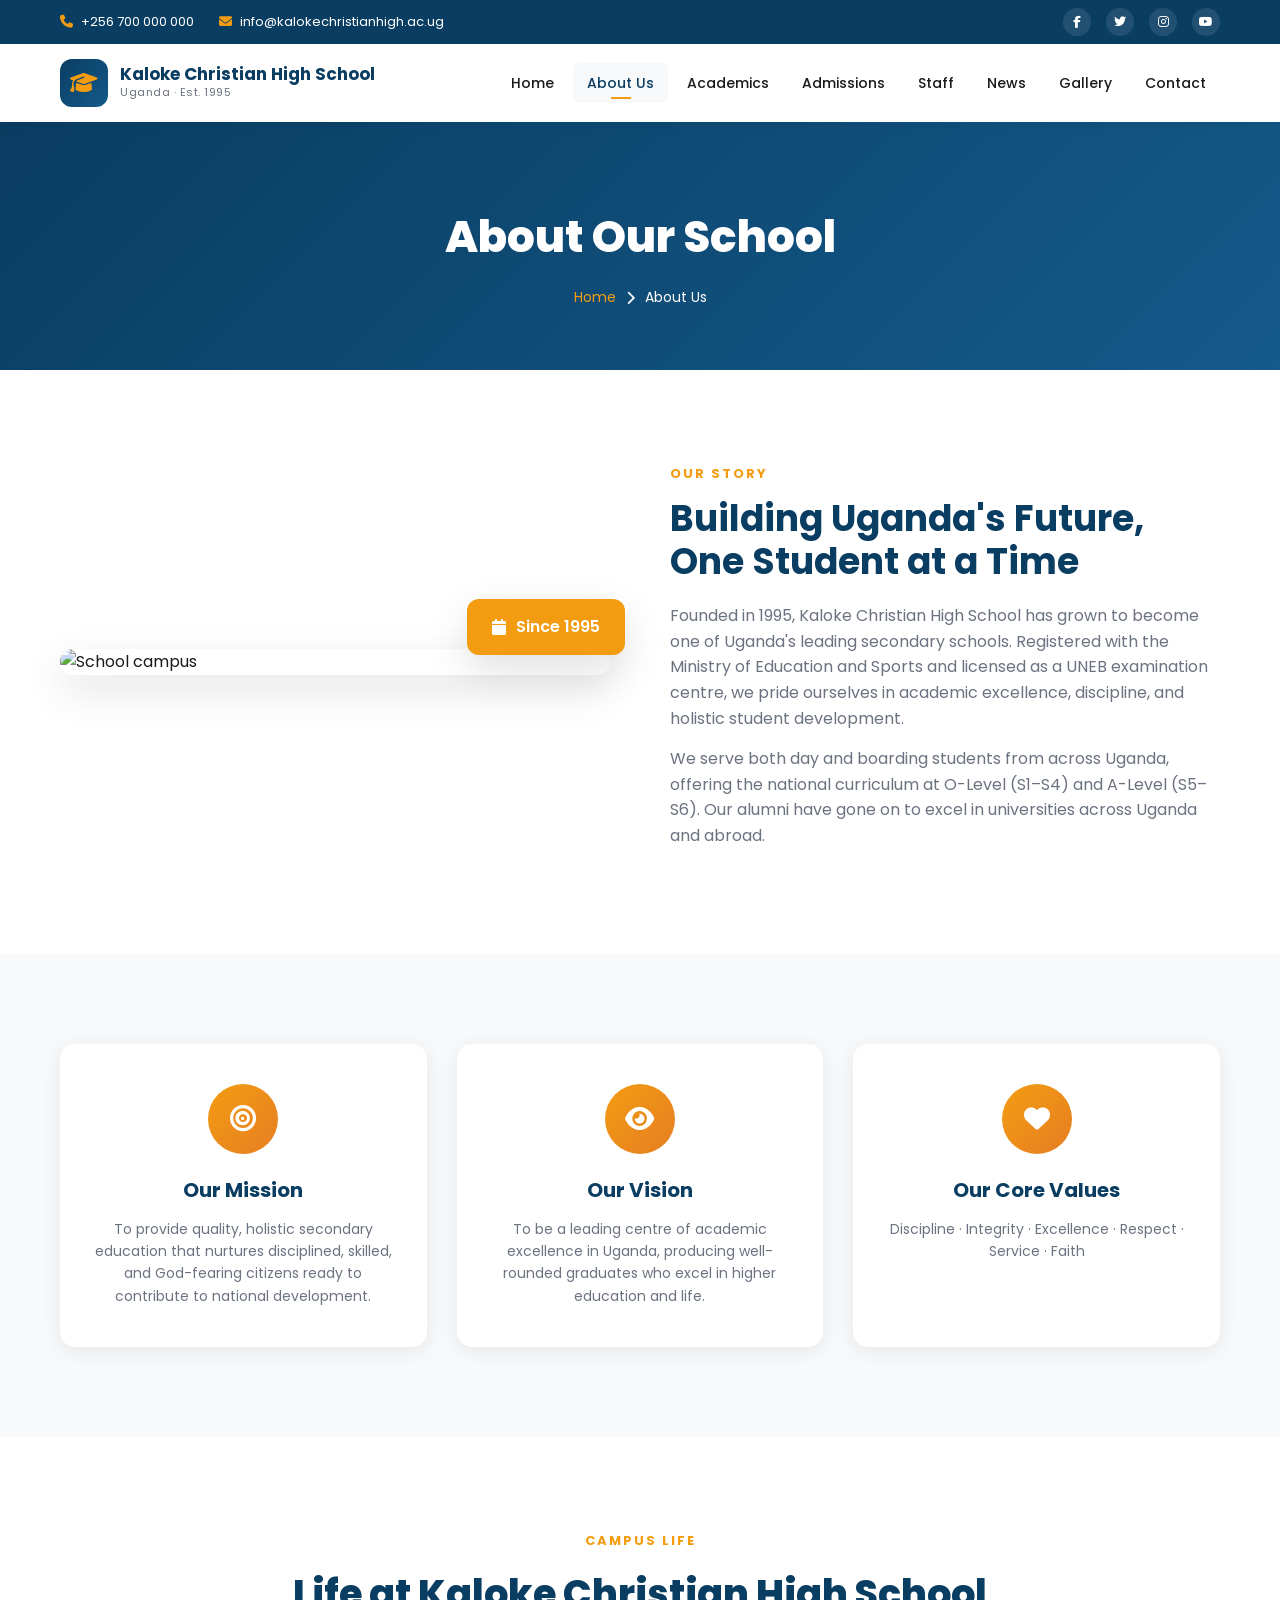
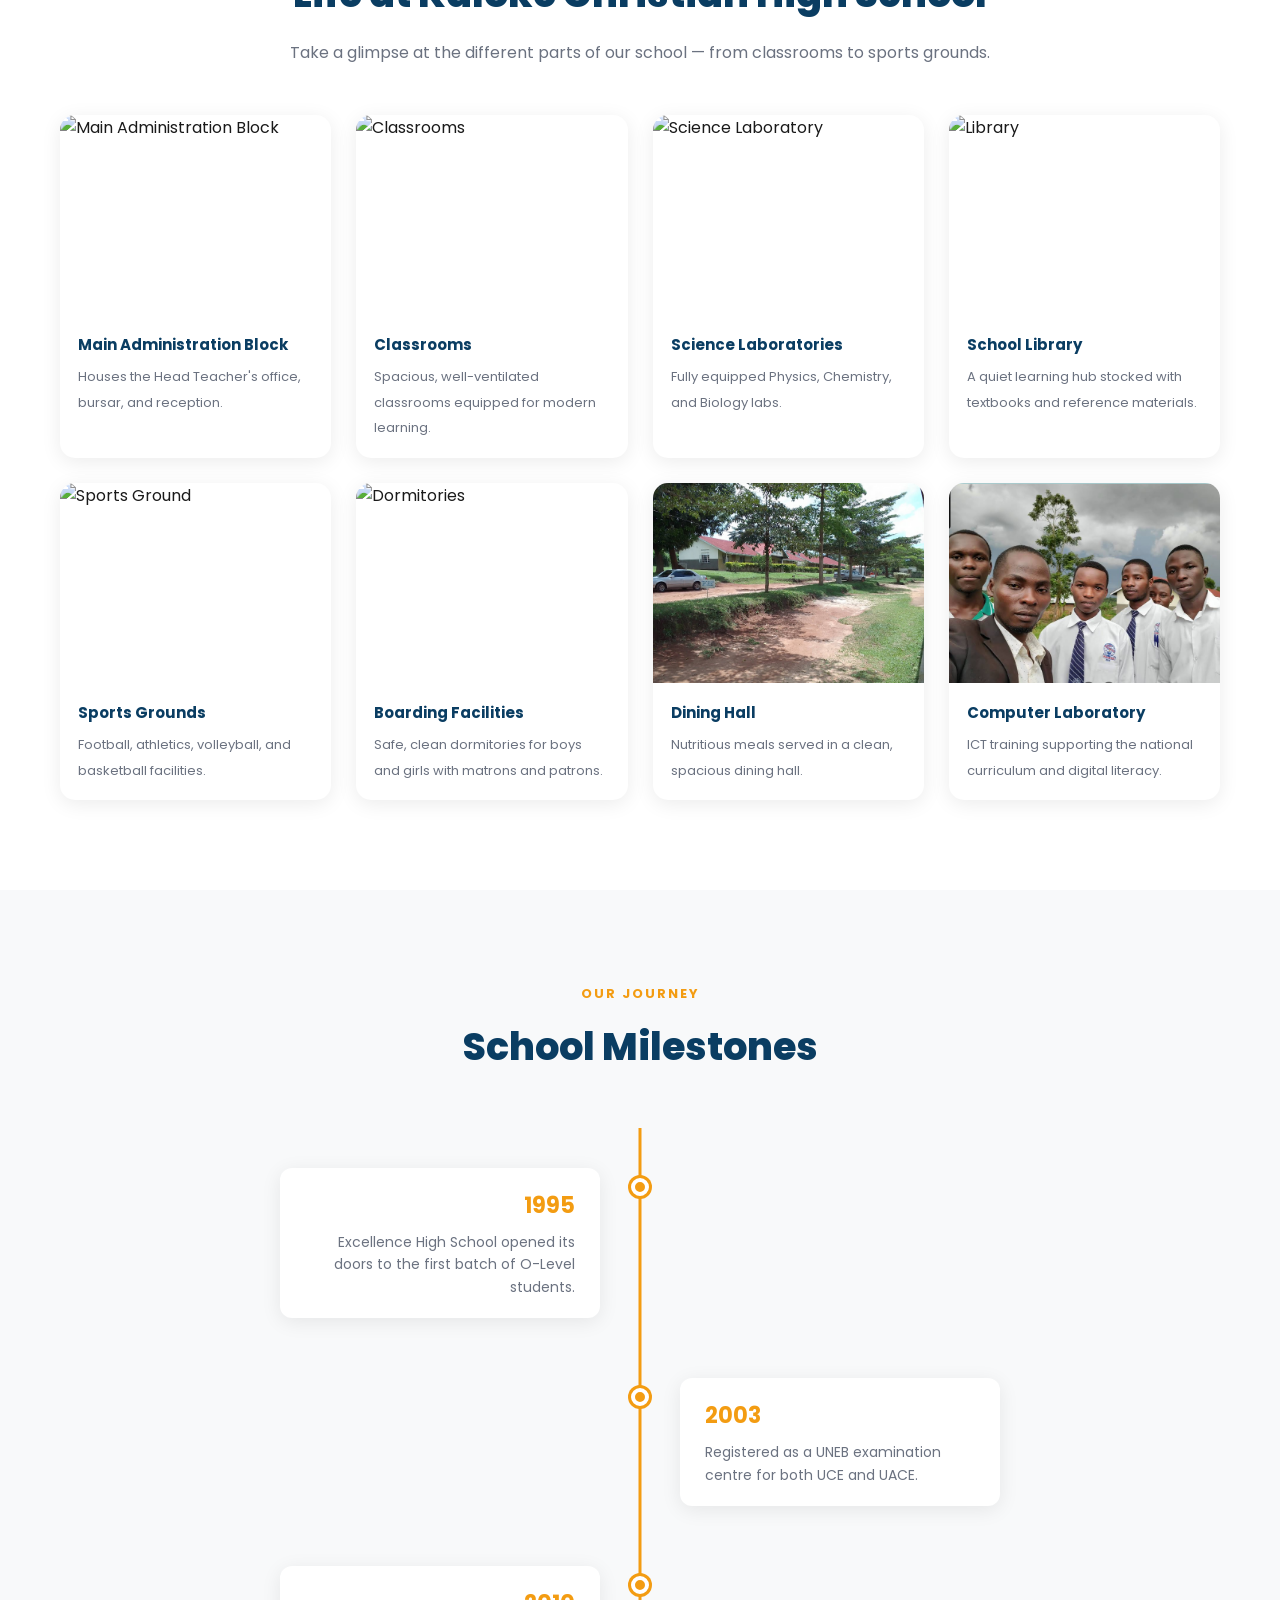
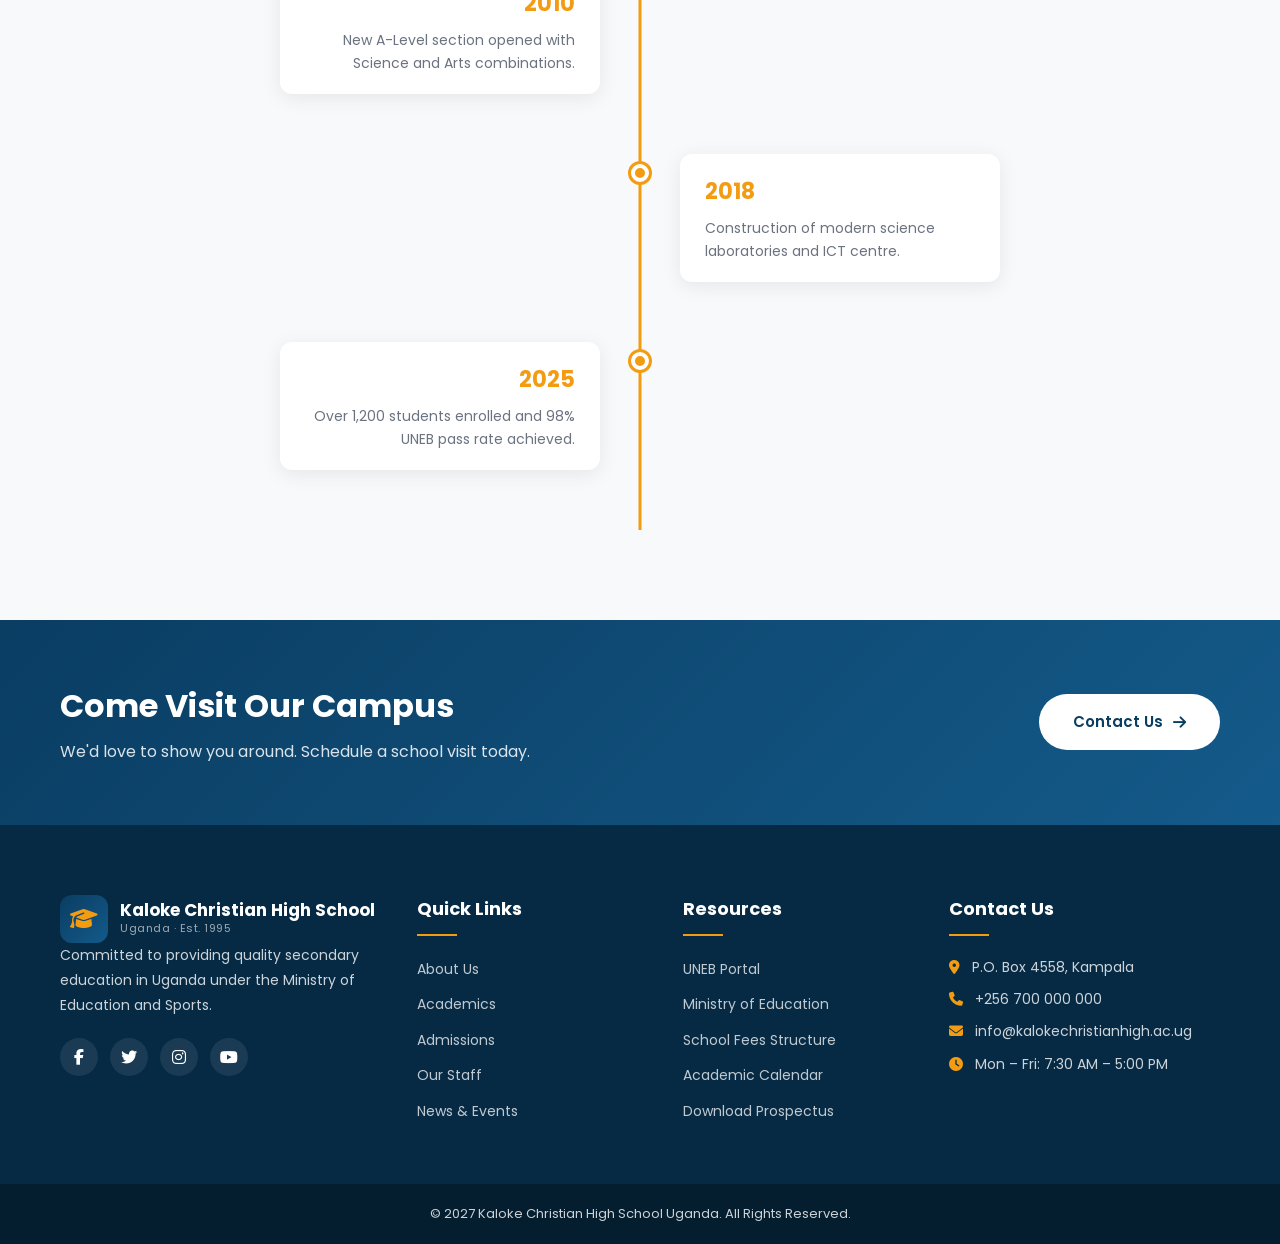
==== commit d7e1ebd1: "Update about.html" ====
--- a/about.html
+++ b/about.html
@@ -133,12 +133,12 @@
         </figure>
 
         <figure class="campus-item">
-          <img src="https://images.unsplash.com/photo-1414235077428-338989a2e8c0?w=800" alt="Dining Hall" />
+          <img src="images/kaloke.png" alt="Dining Hall" />
           <figcaption><strong>Dining Hall</strong><span>Nutritious meals served in a clean, spacious dining hall.</span></figcaption>
         </figure>
 
         <figure class="campus-item">
-          <img src="https://images.unsplash.com/photo-1523240795612-9a054b0db644?w=800" alt="Computer Lab" />
+          <img src="images/kalo.png" alt="Computer Lab" />
           <figcaption><strong>Computer Laboratory</strong><span>ICT training supporting the national curriculum and digital literacy.</span></figcaption>
         </figure>
       </div>
@@ -218,10 +218,10 @@
       </div>
       <div class="footer-col"><h4>Quick Links</h4><ul><li><a href="about.html">About Us</a></li><li><a href="academics.html">Academics</a></li><li><a href="admissions.html">Admissions</a></li><li><a href="staff.html">Our Staff</a></li><li><a href="news.html">News & Events</a></li></ul></div>
       <div class="footer-col"><h4>Resources</h4><ul><li><a href="#">UNEB Portal</a></li><li><a href="#">Ministry of Education</a></li><li><a href="#">School Fees Structure</a></li><li><a href="#">Academic Calendar</a></li><li><a href="#">Download Prospectus</a></li></ul></div>
-      <div class="footer-col"><h4>Contact Us</h4><ul class="footer-contact"><li><i class="fas fa-map-marker-alt"></i> P.O. Box 0000, Kampala, Uganda</li><li><i class="fas fa-phone"></i> +256 700 000 000</li><li><i class="fas fa-envelope"></i> info@kalokechristianhigh.ac.ug</li><li><i class="fas fa-clock"></i> Mon – Fri: 7:30 AM – 5:00 PM</li></ul></div>
+      <div class="footer-col"><h4>Contact Us</h4><ul class="footer-contact"><li><i class="fas fa-map-marker-alt"></i> P.O. Box 4558, Kampala</li><li><i class="fas fa-phone"></i> +256 700 000 000</li><li><i class="fas fa-envelope"></i> info@kalokechristianhigh.ac.ug</li><li><i class="fas fa-clock"></i> Mon – Fri: 7:30 AM – 5:00 PM</li></ul></div>
     </div>
     <div class="footer-bottom"><div class="container"><p>&copy; 2027 Kaloke Christian High School Uganda. All Rights Reserved.</p></div></div>
   </footer>
   <script src="js/main.js"></script>
 </body>
-</html>+</html>
